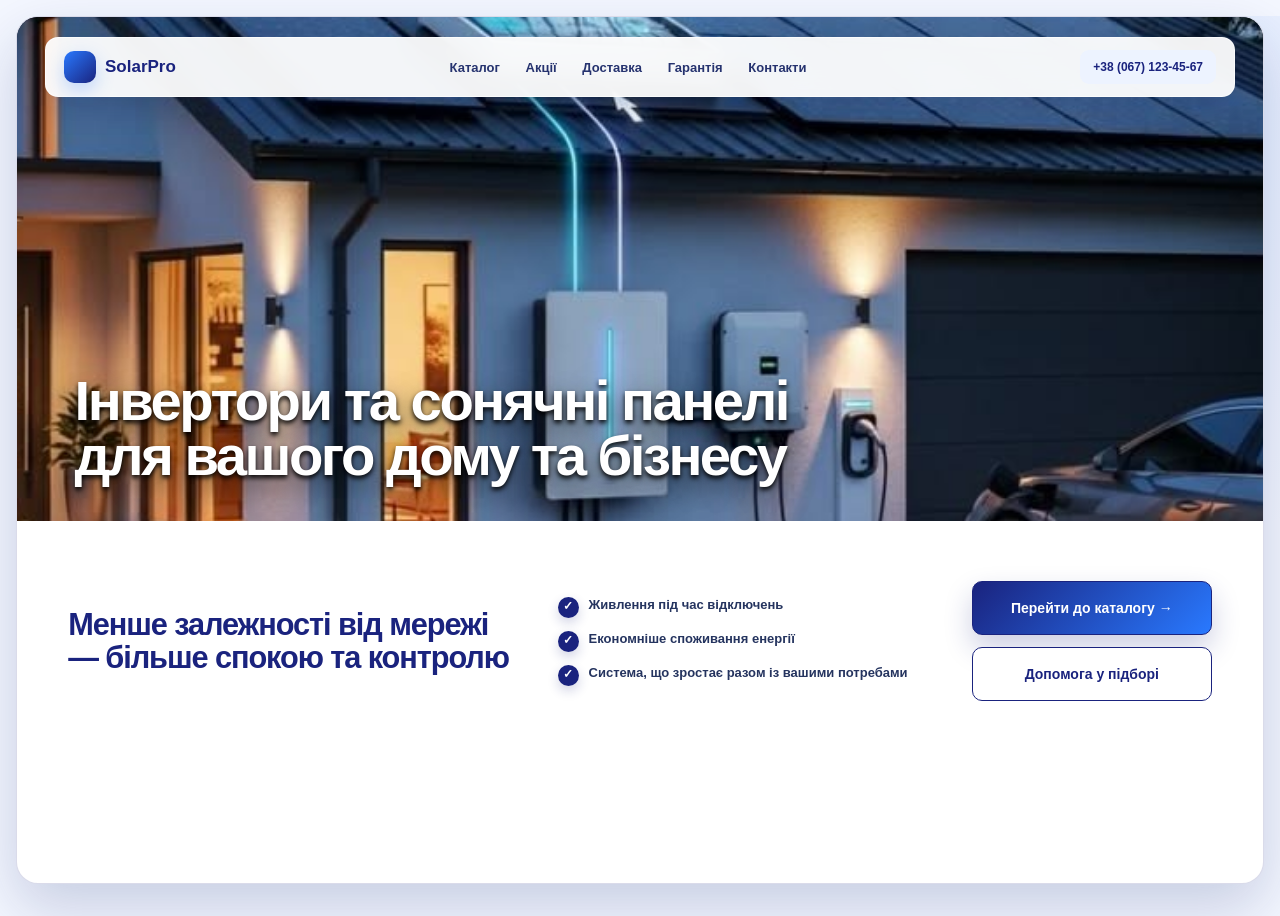
==== approved-hero-test.html @ 9aea2dc6 "Add test copy of approved hero page" ====
<!doctype html>
<html lang="uk">
  <head>
    <meta charset="utf-8">
    <meta name="viewport" content="width=device-width, initial-scale=1">
    <meta name="description" content="Інвертори та сонячні панелі для дому й бізнесу — живлення під час відключень та контроль споживання енергії.">
    <title>Інвертори та сонячні панелі | SolarPro</title>
    <style>
      :root {
        color-scheme: light;
        font-family: Inter, Montserrat, Arial, sans-serif;
        background: #f4f7ff;
      }

      * {
        box-sizing: border-box;
      }

      html {
        scroll-behavior: smooth;
      }

      body {
        min-width: 320px;
        min-height: 100vh;
        margin: 0;
        color: #25345f;
        background:
          radial-gradient(circle at 85% 8%, rgba(41, 121, 255, 0.1), transparent 30rem),
          #f4f7ff;
      }

      button,
      a {
        font: inherit;
      }

      .approved-hybrid-variant {
        width: min(1440px, calc(100% - 32px));
        min-height: calc(100svh - 32px);
        margin: 16px auto;
        overflow: hidden;
        border: 1px solid rgba(26, 35, 126, 0.16);
        border-radius: 22px;
        background: #ffffff;
        box-shadow: 0 24px 60px rgba(20, 38, 112, 0.2);
      }

      .approved-video-area {
        position: relative;
        height: clamp(410px, 56svh, 560px);
        overflow: hidden;
        background: #0b1630;
      }

      .approved-video-area video {
        position: absolute;
        inset: 0;
        width: 100%;
        height: 100%;
        object-fit: cover;
        object-position: center 42%;
        transform: scale(1.035);
        transform-origin: center;
      }

      .approved-header {
        position: absolute;
        z-index: 4;
        top: 20px;
        right: 28px;
        left: 28px;
        display: grid;
        grid-template-columns: auto 1fr auto;
        gap: 28px;
        align-items: center;
        min-height: 60px;
        padding: 0 18px;
        border: 1px solid rgba(255, 255, 255, 0.68);
        border-radius: 13px;
        color: #1a237e;
        background: rgba(255, 255, 255, 0.94);
        box-shadow: 0 12px 28px rgba(7, 20, 75, 0.16);
        backdrop-filter: blur(12px);
      }

      .approved-logo {
        display: flex;
        gap: 9px;
        align-items: center;
        color: #1a237e;
        font-size: 17px;
        font-weight: 800;
        text-decoration: none;
      }

      .approved-logo-mark {
        width: 32px;
        height: 32px;
        border-radius: 10px;
        background: linear-gradient(135deg, #2979ff, #1a237e);
        box-shadow: 0 7px 18px rgba(41, 121, 255, 0.26);
      }

      .approved-nav {
        display: flex;
        gap: clamp(16px, 2vw, 28px);
        justify-content: center;
      }

      .approved-nav a {
        color: #26336f;
        font-size: 13px;
        font-weight: 700;
        text-decoration: none;
        transition: color 180ms ease;
      }

      .approved-nav a:hover,
      .approved-nav a:focus-visible {
        color: #2979ff;
      }

      .approved-phone {
        padding: 10px 13px;
        border-radius: 9px;
        color: #1a237e;
        background: #edf3ff;
        font-size: 12px;
        font-weight: 800;
        text-decoration: none;
      }

      .approved-menu {
        display: none;
        width: 34px;
        height: 34px;
        padding: 0;
        border: 0;
        border-radius: 9px;
        background: #edf3ff;
      }

      .approved-menu::before {
        content: "";
        display: block;
        width: 14px;
        height: 9px;
        margin: auto;
        border-top: 2px solid #1a237e;
        border-bottom: 2px solid #1a237e;
      }

      .approved-title {
        position: absolute;
        z-index: 3;
        bottom: 38px;
        left: clamp(30px, 4.5vw, 66px);
        max-width: 760px;
        margin: 0;
        color: #ffffff;
        font-size: clamp(42px, 4.4vw, 64px);
        font-weight: 800;
        line-height: 0.98;
        letter-spacing: -0.045em;
        text-shadow: 0 3px 5px rgba(0, 0, 0, 0.94), 0 12px 30px rgba(0, 0, 0, 0.62);
      }

      .approved-lower {
        display: grid;
        grid-template-columns: minmax(310px, 1.2fr) minmax(300px, 1fr) 240px;
        gap: clamp(26px, 3vw, 48px);
        align-items: center;
        min-height: 240px;
        padding: 32px clamp(34px, 4vw, 60px);
        background: #ffffff;
      }

      .approved-promise {
        margin: 0;
        color: #1a237e;
        font-size: clamp(28px, 2.4vw, 38px);
        font-weight: 800;
        line-height: 1.08;
        letter-spacing: -0.035em;
      }

      .approved-benefits {
        display: grid;
        gap: 13px;
        margin: 0;
        padding: 0;
        list-style: none;
        font-size: 13px;
        font-weight: 650;
        line-height: 1.3;
      }

      .approved-benefits li {
        display: flex;
        gap: 10px;
        align-items: flex-start;
      }

      .approved-check {
        flex: 0 0 21px;
        display: grid;
        width: 21px;
        height: 21px;
        place-items: center;
        border-radius: 50%;
        color: #ffffff;
        background: #1a237e;
        box-shadow: 0 5px 12px rgba(26, 35, 126, 0.2);
        font-size: 12px;
        font-weight: 800;
      }

      .approved-actions {
        display: grid;
        gap: 12px;
      }

      .approved-button {
        position: relative;
        display: flex;
        min-height: 54px;
        overflow: hidden;
        align-items: center;
        justify-content: center;
        padding: 0 18px;
        border: 1px solid #1a237e;
        border-radius: 10px;
        color: #ffffff;
        background: linear-gradient(135deg, #1a237e, #2979ff);
        box-shadow: 0 13px 28px rgba(26, 35, 126, 0.22);
        font-size: 14px;
        font-weight: 800;
        text-align: center;
        text-decoration: none;
        transition: transform 180ms ease, box-shadow 180ms ease, background-color 180ms ease;
      }

      .approved-button::after {
        content: "";
        position: absolute;
        top: -40%;
        bottom: -40%;
        left: -35%;
        width: 24%;
        transform: skewX(-20deg);
        background: linear-gradient(90deg, transparent, rgba(255, 255, 255, 0.62), transparent);
        animation: approved-button-shine 3.8s ease-in-out infinite;
        pointer-events: none;
      }

      .approved-button.secondary {
        color: #1a237e;
        background: #ffffff;
        box-shadow: none;
      }

      .approved-button.secondary::after {
        background: linear-gradient(90deg, transparent, rgba(41, 121, 255, 0.2), transparent);
        animation-delay: 0.55s;
      }

      .approved-button:hover,
      .approved-button:focus-visible {
        transform: translateY(-3px);
        box-shadow: 0 17px 34px rgba(26, 35, 126, 0.32), 0 0 0 4px rgba(41, 121, 255, 0.1);
      }

      .approved-button.secondary:hover,
      .approved-button.secondary:focus-visible {
        background: #edf3ff;
        box-shadow: 0 14px 26px rgba(26, 35, 126, 0.14), 0 0 0 4px rgba(41, 121, 255, 0.08);
      }

      @keyframes approved-button-shine {
        0%, 48% {
          left: -35%;
          opacity: 0;
        }
        56% {
          opacity: 1;
        }
        72%, 100% {
          left: 120%;
          opacity: 0;
        }
      }

      @media (max-width: 1040px) and (min-width: 721px) {
        .approved-header {
          grid-template-columns: auto 1fr;
        }

        .approved-nav {
          display: none;
        }

        .approved-phone {
          justify-self: end;
        }

        .approved-lower {
          grid-template-columns: 1fr 1fr;
        }

        .approved-actions {
          grid-column: 1 / -1;
          grid-template-columns: 1fr 1fr;
        }
      }

      @media (max-width: 720px) {
        body {
          background: #ffffff;
        }

        .approved-hybrid-variant {
          width: 100%;
          min-height: 100svh;
          margin: 0;
          border: 0;
          border-radius: 0;
          box-shadow: none;
        }

        .approved-video-area {
          height: 325px;
        }

        .approved-video-area video {
          object-position: 58% 38%;
        }

        .approved-header {
          top: 12px;
          right: 12px;
          left: 12px;
          display: flex;
          min-height: auto;
          justify-content: space-between;
          padding: 9px 11px;
          border-radius: 11px;
          backdrop-filter: blur(10px);
        }

        .approved-logo {
          gap: 8px;
          font-size: 14px;
        }

        .approved-logo-mark {
          width: 28px;
          height: 28px;
          border-radius: 9px;
        }

        .approved-nav,
        .approved-phone {
          display: none;
        }

        .approved-menu {
          display: block;
        }

        .approved-title {
          right: 18px;
          bottom: 20px;
          left: 18px;
          max-width: none;
          font-size: clamp(26px, 8vw, 34px);
          line-height: 1.04;
          letter-spacing: -0.035em;
        }

        .approved-lower {
          position: relative;
          z-index: 4;
          grid-template-columns: 1fr;
          gap: 0;
          min-height: auto;
          margin-top: -1px;
          padding: 25px 20px 24px;
          border-radius: 22px 22px 0 0;
        }

        .approved-promise {
          font-size: 22px;
          line-height: 1.15;
          letter-spacing: -0.025em;
        }

        .approved-benefits {
          gap: 12px;
          margin-top: 20px;
        }

        .approved-actions {
          gap: 10px;
          margin-top: 22px;
        }

        .approved-button {
          min-height: 48px;
          border-radius: 9px;
        }
      }

      @media (prefers-reduced-motion: reduce) {
        html {
          scroll-behavior: auto;
        }

        .approved-button,
        .approved-button::after {
          animation: none;
          transition: none;
        }
      }
    </style>
  </head>
  <body>
    <main class="approved-hybrid-variant">
      <section class="approved-video-area" aria-labelledby="approved-title">
        <video autoplay muted loop playsinline preload="metadata" poster="assets/hero-solar-home.jpg" src="1.mp4" aria-hidden="true"></video>

        <header class="approved-header">
          <a class="approved-logo" href="#" aria-label="SolarPro — на головну">
            <span class="approved-logo-mark" aria-hidden="true"></span>
            <span>SolarPro</span>
          </a>

          <nav class="approved-nav" aria-label="Головне меню">
            <a href="#catalog">Каталог</a>
            <a href="#promotions">Акції</a>
            <a href="#delivery">Доставка</a>
            <a href="#warranty">Гарантія</a>
            <a href="#contacts">Контакти</a>
          </nav>

          <a class="approved-phone" href="tel:+380671234567">+38 (067) 123-45-67</a>
          <button class="approved-menu" type="button" aria-label="Відкрити меню"></button>
        </header>

        <h1 class="approved-title" id="approved-title">Інвертори та сонячні панелі для вашого дому та бізнесу</h1>
      </section>

      <section class="approved-lower" aria-label="Переваги та наступні кроки">
        <p class="approved-promise">Менше залежності від мережі — більше спокою та контролю</p>

        <ul class="approved-benefits">
          <li><span class="approved-check" aria-hidden="true">✓</span><span>Живлення під час відключень</span></li>
          <li><span class="approved-check" aria-hidden="true">✓</span><span>Економніше споживання енергії</span></li>
          <li><span class="approved-check" aria-hidden="true">✓</span><span>Система, що зростає разом із вашими потребами</span></li>
        </ul>

        <div class="approved-actions">
          <a class="approved-button" id="catalog" href="#catalog">Перейти до каталогу →</a>
          <a class="approved-button secondary" href="#selection">Допомога у підборі</a>
        </div>
      </section>
    </main>
  </body>
</html>
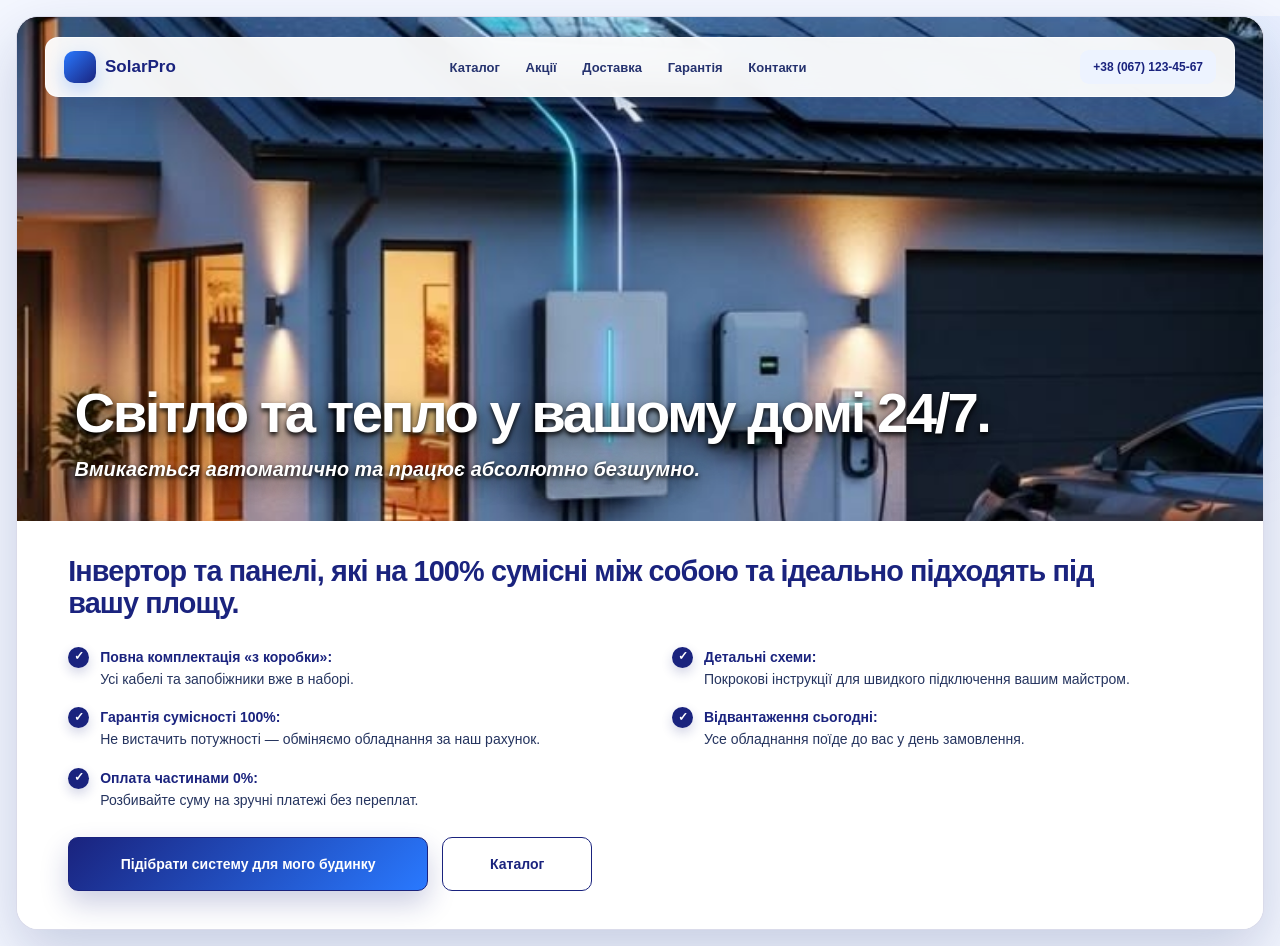
==== commit 0fd422df: "Update test hero messaging and benefits" ====
--- a/approved-hero-test.html
+++ b/approved-hero-test.html
@@ -151,55 +151,75 @@
         border-bottom: 2px solid #1a237e;
       }
 
-      .approved-title {
+      .approved-hero-copy {
         position: absolute;
         z-index: 3;
         bottom: 38px;
         left: clamp(30px, 4.5vw, 66px);
-        max-width: 760px;
+        max-width: 920px;
+      }
+
+      .approved-title {
         margin: 0;
         color: #ffffff;
         font-size: clamp(42px, 4.4vw, 64px);
         font-weight: 800;
-        line-height: 0.98;
+        line-height: 1;
         letter-spacing: -0.045em;
         text-shadow: 0 3px 5px rgba(0, 0, 0, 0.94), 0 12px 30px rgba(0, 0, 0, 0.62);
       }
 
+      .approved-title-note {
+        max-width: 760px;
+        margin: 15px 0 0;
+        color: #ffffff;
+        font-size: clamp(17px, 1.55vw, 22px);
+        font-weight: 600;
+        line-height: 1.35;
+        text-shadow: 0 2px 4px rgba(0, 0, 0, 0.96), 0 8px 20px rgba(0, 0, 0, 0.7);
+      }
+
       .approved-lower {
         display: grid;
-        grid-template-columns: minmax(310px, 1.2fr) minmax(300px, 1fr) 240px;
-        gap: clamp(26px, 3vw, 48px);
-        align-items: center;
-        min-height: 240px;
-        padding: 32px clamp(34px, 4vw, 60px);
+        grid-template-columns: 1fr;
+        gap: 27px;
+        padding: 34px clamp(34px, 4vw, 60px) 38px;
         background: #ffffff;
       }
 
       .approved-promise {
+        max-width: 1080px;
         margin: 0;
         color: #1a237e;
-        font-size: clamp(28px, 2.4vw, 38px);
-        font-weight: 800;
-        line-height: 1.08;
-        letter-spacing: -0.035em;
+        font-size: clamp(26px, 2.25vw, 36px);
+        font-weight: 800;
+        line-height: 1.12;
+        letter-spacing: -0.03em;
       }
 
       .approved-benefits {
         display: grid;
-        gap: 13px;
+        grid-template-columns: repeat(2, minmax(0, 1fr));
+        gap: 18px clamp(30px, 5vw, 72px);
         margin: 0;
         padding: 0;
         list-style: none;
-        font-size: 13px;
-        font-weight: 650;
-        line-height: 1.3;
+        font-size: 14px;
+        font-weight: 500;
+        line-height: 1.45;
       }
 
       .approved-benefits li {
         display: flex;
-        gap: 10px;
+        gap: 11px;
         align-items: flex-start;
+      }
+
+      .approved-benefits strong {
+        display: block;
+        margin-bottom: 2px;
+        color: #1a237e;
+        font-weight: 800;
       }
 
       .approved-check {
@@ -217,8 +237,9 @@
       }
 
       .approved-actions {
-        display: grid;
-        gap: 12px;
+        display: flex;
+        gap: 14px;
+        align-items: stretch;
       }
 
       .approved-button {
@@ -241,6 +262,14 @@
         transition: transform 180ms ease, box-shadow 180ms ease, background-color 180ms ease;
       }
 
+      .approved-button.primary {
+        min-width: min(100%, 360px);
+      }
+
+      .approved-button.secondary {
+        min-width: 150px;
+      }
+
       .approved-button::after {
         content: "";
         position: absolute;
@@ -304,13 +333,9 @@
           justify-self: end;
         }
 
-        .approved-lower {
-          grid-template-columns: 1fr 1fr;
-        }
-
         .approved-actions {
-          grid-column: 1 / -1;
-          grid-template-columns: 1fr 1fr;
+          display: grid;
+          grid-template-columns: minmax(0, 1.5fr) minmax(160px, 0.7fr);
         }
       }
 
@@ -329,7 +354,7 @@
         }
 
         .approved-video-area {
-          height: 325px;
+          height: 360px;
         }
 
         .approved-video-area video {
@@ -368,14 +393,23 @@
           display: block;
         }
 
-        .approved-title {
+        .approved-hero-copy {
           right: 18px;
           bottom: 20px;
           left: 18px;
           max-width: none;
+        }
+
+        .approved-title {
           font-size: clamp(26px, 8vw, 34px);
           line-height: 1.04;
           letter-spacing: -0.035em;
+        }
+
+        .approved-title-note {
+          margin-top: 10px;
+          font-size: 15px;
+          line-height: 1.35;
         }
 
         .approved-lower {
@@ -396,16 +430,20 @@
         }
 
         .approved-benefits {
-          gap: 12px;
+          grid-template-columns: 1fr;
+          gap: 15px;
           margin-top: 20px;
         }
 
         .approved-actions {
+          display: grid;
+          grid-template-columns: 1fr;
           gap: 10px;
           margin-top: 22px;
         }
 
         .approved-button {
+          min-width: 0;
           min-height: 48px;
           border-radius: 9px;
         }
@@ -447,21 +485,41 @@
           <button class="approved-menu" type="button" aria-label="Відкрити меню"></button>
         </header>
 
-        <h1 class="approved-title" id="approved-title">Інвертори та сонячні панелі для вашого дому та бізнесу</h1>
+        <div class="approved-hero-copy">
+          <h1 class="approved-title" id="approved-title">Світло та тепло у вашому домі 24/7.</h1>
+          <p class="approved-title-note"><em>Вмикається автоматично та працює абсолютно безшумно.</em></p>
+        </div>
       </section>
 
       <section class="approved-lower" aria-label="Переваги та наступні кроки">
-        <p class="approved-promise">Менше залежності від мережі — більше спокою та контролю</p>
+        <p class="approved-promise">Інвертор та панелі, які на 100% сумісні між собою та ідеально підходять під вашу площу.</p>
 
         <ul class="approved-benefits">
-          <li><span class="approved-check" aria-hidden="true">✓</span><span>Живлення під час відключень</span></li>
-          <li><span class="approved-check" aria-hidden="true">✓</span><span>Економніше споживання енергії</span></li>
-          <li><span class="approved-check" aria-hidden="true">✓</span><span>Система, що зростає разом із вашими потребами</span></li>
+          <li>
+            <span class="approved-check" aria-hidden="true">✓</span>
+            <span><strong>Повна комплектація «з коробки»:</strong> Усі кабелі та запобіжники вже в наборі.</span>
+          </li>
+          <li>
+            <span class="approved-check" aria-hidden="true">✓</span>
+            <span><strong>Детальні схеми:</strong> Покрокові інструкції для швидкого підключення вашим майстром.</span>
+          </li>
+          <li>
+            <span class="approved-check" aria-hidden="true">✓</span>
+            <span><strong>Гарантія сумісності 100%:</strong> Не вистачить потужності — обміняємо обладнання за наш рахунок.</span>
+          </li>
+          <li>
+            <span class="approved-check" aria-hidden="true">✓</span>
+            <span><strong>Відвантаження сьогодні:</strong> Усе обладнання поїде до вас у день замовлення.</span>
+          </li>
+          <li>
+            <span class="approved-check" aria-hidden="true">✓</span>
+            <span><strong>Оплата частинами 0%:</strong> Розбивайте суму на зручні платежі без переплат.</span>
+          </li>
         </ul>
 
         <div class="approved-actions">
-          <a class="approved-button" id="catalog" href="#catalog">Перейти до каталогу →</a>
-          <a class="approved-button secondary" href="#selection">Допомога у підборі</a>
+          <a class="approved-button primary" href="#quiz">Підібрати систему для мого будинку</a>
+          <a class="approved-button secondary" id="catalog" href="#catalog">Каталог</a>
         </div>
       </section>
     </main>
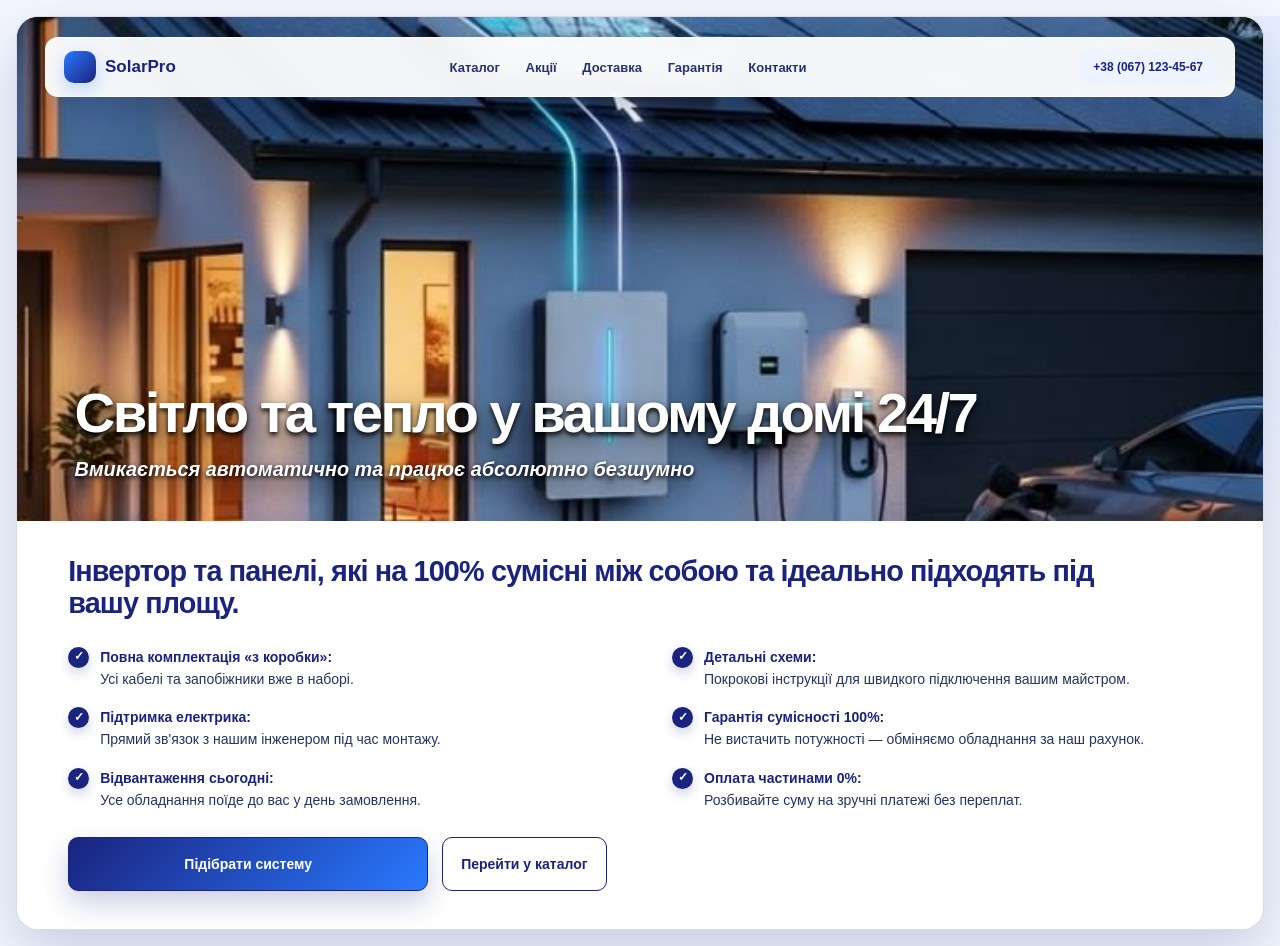
==== commit cc9fefc9: "Refine test hero benefits and restore video framing" ====
--- a/approved-hero-test.html
+++ b/approved-hero-test.html
@@ -354,7 +354,7 @@
         }
 
         .approved-video-area {
-          height: 360px;
+          height: 325px;
         }
 
         .approved-video-area video {
@@ -486,8 +486,8 @@
         </header>
 
         <div class="approved-hero-copy">
-          <h1 class="approved-title" id="approved-title">Світло та тепло у вашому домі 24/7.</h1>
-          <p class="approved-title-note"><em>Вмикається автоматично та працює абсолютно безшумно.</em></p>
+          <h1 class="approved-title" id="approved-title">Світло та тепло у вашому домі 24/7</h1>
+          <p class="approved-title-note"><em>Вмикається автоматично та працює абсолютно безшумно</em></p>
         </div>
       </section>
 
@@ -502,6 +502,10 @@
           <li>
             <span class="approved-check" aria-hidden="true">✓</span>
             <span><strong>Детальні схеми:</strong> Покрокові інструкції для швидкого підключення вашим майстром.</span>
+          </li>
+          <li>
+            <span class="approved-check" aria-hidden="true">✓</span>
+            <span><strong>Підтримка електрика:</strong> Прямий зв'язок з нашим інженером під час монтажу.</span>
           </li>
           <li>
             <span class="approved-check" aria-hidden="true">✓</span>
@@ -518,8 +522,8 @@
         </ul>
 
         <div class="approved-actions">
-          <a class="approved-button primary" href="#quiz">Підібрати систему для мого будинку</a>
-          <a class="approved-button secondary" id="catalog" href="#catalog">Каталог</a>
+          <a class="approved-button primary" href="#quiz">Підібрати систему</a>
+          <a class="approved-button secondary" id="catalog" href="#catalog">Перейти у каталог</a>
         </div>
       </section>
     </main>
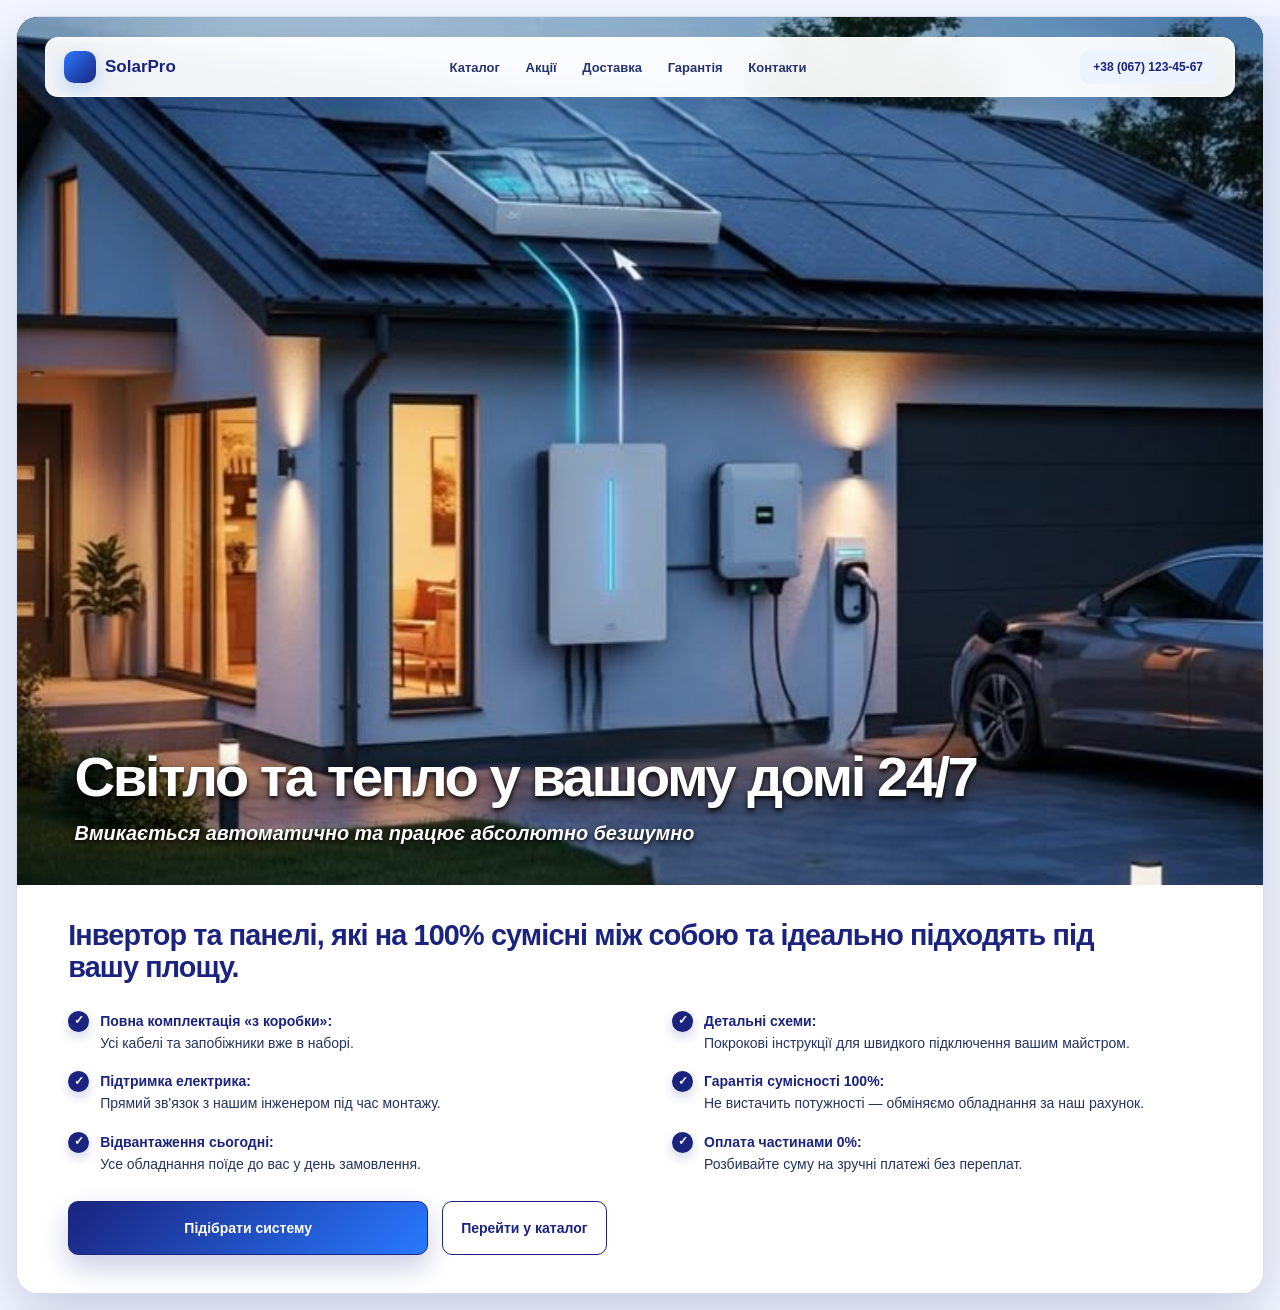
==== commit 35d84384: "Restore fullscreen desktop video framing" ====
--- a/approved-hero-test.html
+++ b/approved-hero-test.html
@@ -317,6 +317,16 @@
         72%, 100% {
           left: 120%;
           opacity: 0;
+        }
+      }
+
+      @media (min-width: 1041px) {
+        .approved-video-area {
+          height: calc(100svh - 32px);
+        }
+
+        .approved-video-area video {
+          transform: none;
         }
       }
 
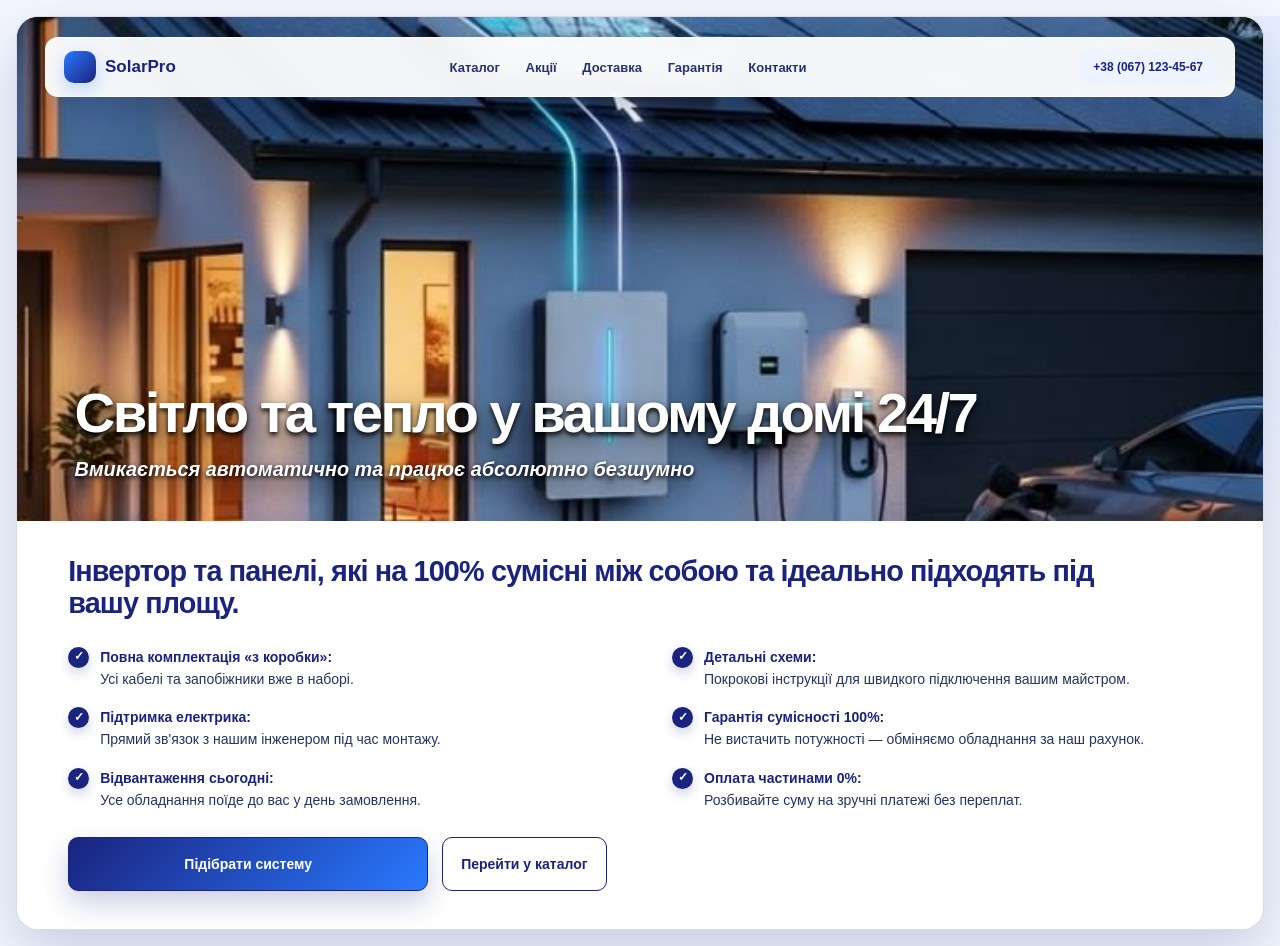
==== commit 4d9b663b: "Restore original cropped desktop video framing" ====
--- a/approved-hero-test.html
+++ b/approved-hero-test.html
@@ -317,16 +317,6 @@
         72%, 100% {
           left: 120%;
           opacity: 0;
-        }
-      }
-
-      @media (min-width: 1041px) {
-        .approved-video-area {
-          height: calc(100svh - 32px);
-        }
-
-        .approved-video-area video {
-          transform: none;
         }
       }
 
